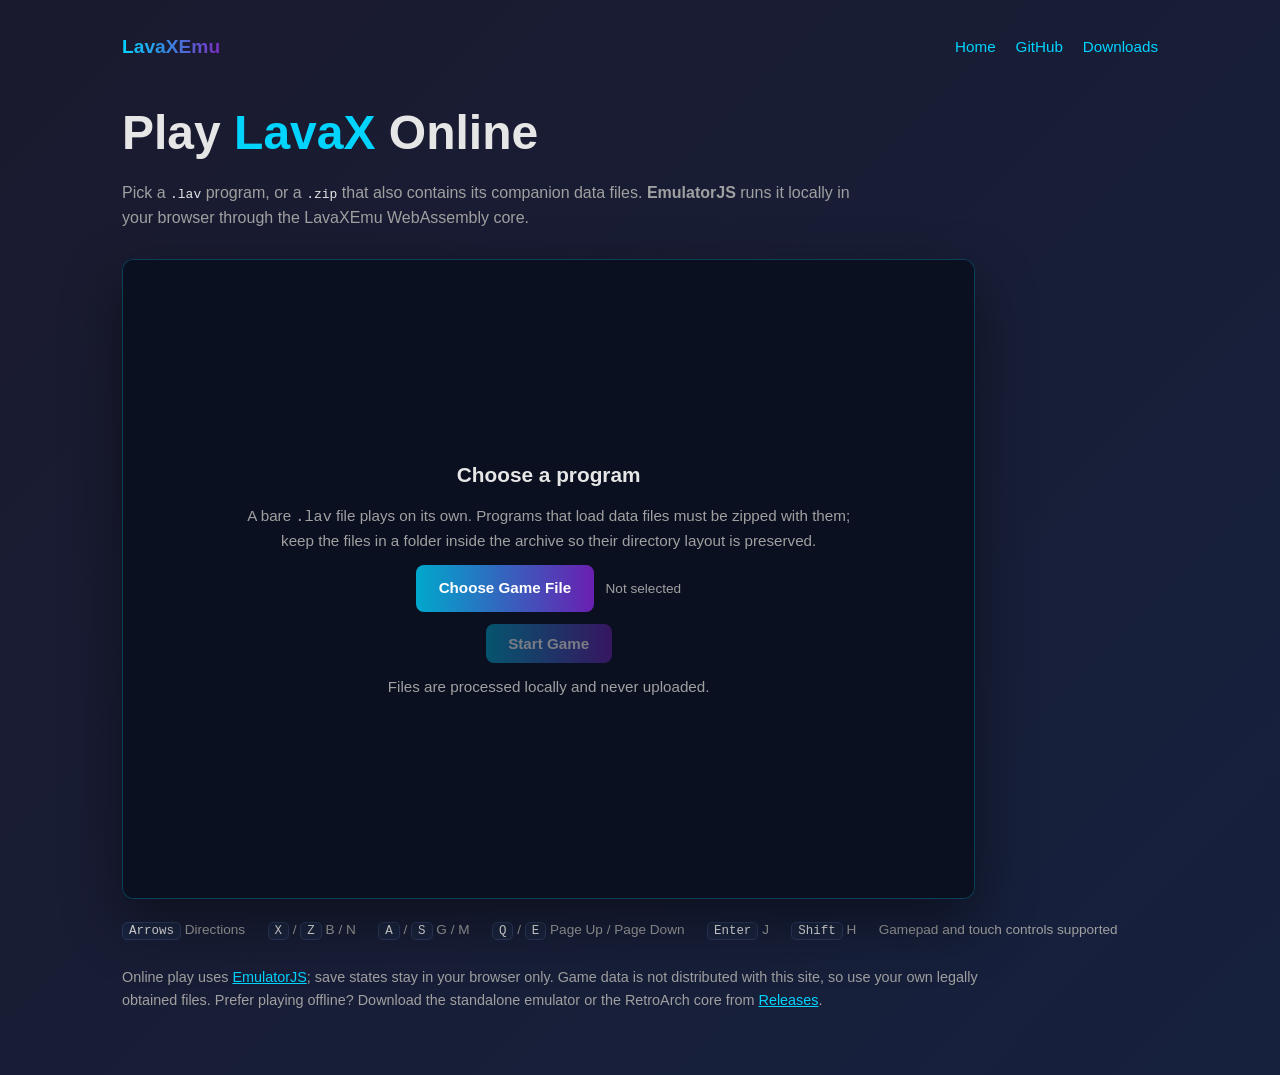
==== site/play.html @ 22c89265 "feat: add EmulatorJS browser core" ====
<!DOCTYPE html>
<html lang="en">
<head>
  <meta charset="UTF-8">
  <meta name="viewport" content="width=device-width, initial-scale=1.0">
  <meta name="description" content="Load a LavaX .lav program in your browser. Powered by EmulatorJS and the LavaXEmu WebAssembly core.">
  <meta name="theme-color" content="#16213e">
  <title>Play LavaX Online — LavaXEmu</title>
  <style>
    * { margin: 0; padding: 0; box-sizing: border-box; }
    body {
      font-family: -apple-system, BlinkMacSystemFont, 'Segoe UI', Roboto, Oxygen, Ubuntu, sans-serif;
      min-height: 100vh;
      background: linear-gradient(135deg, #1a1a2e 0%, #16213e 100%);
      color: #e6e6e6;
      line-height: 1.6;
    }
    .page { max-width: 1100px; margin: 0 auto; padding: 24px 2rem 4rem; }
    nav {
      display: flex;
      flex-wrap: wrap;
      align-items: center;
      gap: 1.25rem;
      padding: 0.5rem 0 2rem;
      font-size: 0.95rem;
    }
    nav .brand {
      font-weight: 700;
      font-size: 1.2rem;
      margin-right: auto;
      background: linear-gradient(90deg, #00d4ff, #7b2cbf);
      -webkit-background-clip: text;
      -webkit-text-fill-color: transparent;
      background-clip: text;
    }
    nav a { color: #00d4ff; text-decoration: none; }
    nav a:hover { text-decoration: underline; }
    h1 { font-size: clamp(2rem, 5vw, 3rem); margin-bottom: 0.5rem; }
    h1 span { color: #00d4ff; }
    .subtitle { color: #a0a0a0; max-width: 760px; margin-bottom: 1.75rem; }
    .subtitle code { color: #e6e6e6; }
    .stage {
      position: relative;
      aspect-ratio: 4 / 3;
      min-height: 320px;
      max-height: 640px;
      background: #0b1020;
      border: 1px solid rgba(0, 212, 255, 0.25);
      border-radius: 12px;
      overflow: hidden;
      box-shadow: 0 24px 60px rgba(0, 0, 0, 0.45);
    }
    .stage.is-drop { border-color: #00d4ff; }
    #game, #game canvas { width: 100% !important; height: 100% !important; }
    .overlay {
      position: absolute;
      inset: 0;
      display: flex;
      flex-direction: column;
      align-items: center;
      justify-content: center;
      gap: 0.75rem;
      padding: 2rem;
      text-align: center;
      background: rgba(11, 16, 32, 0.94);
      z-index: 2;
    }
    .overlay[hidden] { display: none; }
    .overlay h2 { font-size: 1.3rem; }
    .overlay p { color: #a0a0a0; max-width: 620px; font-size: 0.95rem; }
    .button {
      display: inline-flex;
      align-items: center;
      justify-content: center;
      padding: 0.7rem 1.4rem;
      border: none;
      border-radius: 8px;
      background: linear-gradient(90deg, #00a8cc, #6a1fb0);
      color: #fff;
      font-size: 0.95rem;
      font-weight: 600;
      cursor: pointer;
    }
    .button:disabled { opacity: 0.45; cursor: not-allowed; }
    .button:hover:not(:disabled) { filter: brightness(1.1); }
    .pick { cursor: pointer; }
    .file-row {
      display: flex;
      flex-wrap: wrap;
      align-items: center;
      justify-content: center;
      gap: 0.75rem;
    }
    .file-name {
      color: #a0a0a0;
      font-size: 0.85rem;
      max-width: 420px;
      overflow: hidden;
      text-overflow: ellipsis;
      white-space: nowrap;
    }
    .error-text { color: #ff6b5b; font-size: 0.88rem; }
    .note {
      margin-top: 1.5rem;
      color: #a0a0a0;
      font-size: 0.9rem;
      max-width: 900px;
    }
    .note a { color: #00d4ff; }
    .controls {
      display: flex;
      flex-wrap: wrap;
      gap: 0.6rem 1.4rem;
      margin-top: 1.25rem;
      color: #a0a0a0;
      font-size: 0.85rem;
    }
    kbd {
      background: #1b2540;
      border: 1px solid #2c3a5e;
      border-radius: 5px;
      padding: 1px 6px;
      color: #e6e6e6;
      font-size: 0.78rem;
    }
    .reset {
      margin-left: auto;
      background: transparent;
      border: 1px solid #2c3a5e;
      border-radius: 6px;
      color: #e6e6e6;
      padding: 0.35rem 0.9rem;
      cursor: pointer;
    }
    @media (max-width: 720px) {
      .stage { min-height: 260px; }
    }
  </style>
</head>
<body>
  <div class="page">
    <nav>
      <a class="brand" href="index.html">LavaXEmu</a>
      <a href="index.html">Home</a>
      <a href="https://github.com/AloysHF/LavaXEmu">GitHub</a>
      <a href="https://github.com/AloysHF/LavaXEmu/releases">Downloads</a>
    </nav>

    <h1>Play <span>LavaX</span> Online</h1>
    <p class="subtitle">
      Pick a <code>.lav</code> program, or a <code>.zip</code> that also contains its
      companion data files. <strong>EmulatorJS</strong> runs it locally in your browser
      through the LavaXEmu WebAssembly core.
    </p>

    <div class="stage" id="stage">
      <div id="game"></div>

      <div class="overlay" id="status" hidden>
        <h2>Loading core…</h2>
        <p>The first launch downloads the WebAssembly core.</p>
      </div>

      <div class="overlay" id="picker">
        <h2>Choose a program</h2>
        <p>
          A bare <code>.lav</code> file plays on its own. Programs that load data files
          must be zipped with them; keep the files in a folder inside the archive so
          their directory layout is preserved.
        </p>
        <div class="file-row">
          <label class="button pick">
            Choose Game File
            <input id="game-file" type="file" accept=".lav,.zip,application/zip,application/octet-stream" hidden>
          </label>
          <span class="file-name" id="game-name">Not selected</span>
        </div>
        <button class="button" id="play-start" type="button" disabled>Start Game</button>
        <p class="error-text" id="picker-error" hidden></p>
        <p>Files are processed locally and never uploaded.</p>
      </div>

      <div class="overlay" id="play-error" hidden>
        <h2>Unable to start the online emulator</h2>
        <p>
          The EmulatorJS runtime is not deployed (missing <code>data/loader.js</code>).
          Generate <code>site/data</code> through the Pages workflow, or use the
          standalone emulator.
        </p>
      </div>
    </div>

    <div class="controls">
      <span><kbd>Arrows</kbd> Directions</span>
      <span><kbd>X</kbd> / <kbd>Z</kbd> B / N</span>
      <span><kbd>A</kbd> / <kbd>S</kbd> G / M</span>
      <span><kbd>Q</kbd> / <kbd>E</kbd> Page Up / Page Down</span>
      <span><kbd>Enter</kbd> J</span>
      <span><kbd>Shift</kbd> H</span>
      <span>Gamepad and touch controls supported</span>
      <button class="reset" id="play-reset" type="button" hidden>Play another program</button>
    </div>

    <p class="note">
      Online play uses <a href="https://emulatorjs.org">EmulatorJS</a>; save states stay
      in your browser only. Game data is not distributed with this site, so use your own
      legally obtained files. Prefer playing offline? Download the standalone emulator or
      the RetroArch core from
      <a href="https://github.com/AloysHF/LavaXEmu/releases">Releases</a>.
    </p>
  </div>

  <script>
    (function () {
      'use strict';

      var RUNTIME_PATH = 'data/';
      var GAME_EXTENSIONS = /\.(lav|zip)$/i;
      var stage = document.getElementById('stage');
      var status = document.getElementById('status');
      var picker = document.getElementById('picker');
      var pickerError = document.getElementById('picker-error');
      var error = document.getElementById('play-error');
      var gameInput = document.getElementById('game-file');
      var gameName = document.getElementById('game-name');
      var startButton = document.getElementById('play-start');
      var resetButton = document.getElementById('play-reset');
      var gameFile = null;
      var booted = false;

      function show(element) { element.hidden = false; }
      function hide(element) { element.hidden = true; }

      function updateStart() {
        startButton.disabled = !gameFile;
      }

      function fail(message) {
        pickerError.textContent = message;
        show(pickerError);
      }

      function boot() {
        if (booted || !gameFile) return;
        booted = true;
        hide(picker);
        hide(error);
        hide(pickerError);
        show(status);

        window.EJS_player = '#game';
        window.EJS_core = 'lavaxemu';
        // Blob URLs have no file name, so EJS_gameName must keep the extension:
        // EmulatorJS writes the content under this name in the wasm filesystem
        // and the core opens it by path (need_fullpath).
        window.EJS_gameUrl = URL.createObjectURL(gameFile);
        window.EJS_gameName = gameFile.name;
        window.EJS_pathtodata = RUNTIME_PATH;
        window.EJS_startOnLoaded = false;
        window.EJS_backgroundColor = '#0b1020';

        var runtime = document.createElement('script');
        runtime.src = RUNTIME_PATH + 'loader.js';
        runtime.onload = function () {
          hide(status);
          show(resetButton);
        };
        runtime.onerror = function () {
          booted = false;
          hide(status);
          show(error);
        };
        document.body.appendChild(runtime);
      }

      gameInput.addEventListener('change', function () {
        var file = gameInput.files && gameInput.files[0];
        if (!file) return;
        if (!GAME_EXTENSIONS.test(file.name)) {
          gameFile = null;
          gameName.textContent = 'Not selected';
          fail('Only .lav programs or .zip archives are supported.');
        } else {
          gameFile = file;
          gameName.textContent = file.name;
          hide(pickerError);
        }
        updateStart();
      });

      startButton.addEventListener('click', boot);

      var dragDepth = 0;

      document.addEventListener('dragenter', function (event) {
        event.preventDefault();
        if (booted) return;
        dragDepth += 1;
        stage.classList.add('is-drop');
      });

      document.addEventListener('dragover', function (event) {
        event.preventDefault();
      });

      document.addEventListener('dragleave', function (event) {
        event.preventDefault();
        if (booted) return;
        dragDepth = Math.max(0, dragDepth - 1);
        if (dragDepth === 0) stage.classList.remove('is-drop');
      });

      document.addEventListener('drop', function (event) {
        event.preventDefault();
        dragDepth = 0;
        stage.classList.remove('is-drop');
        if (booted) return;
        var file = event.dataTransfer && event.dataTransfer.files && event.dataTransfer.files[0];
        if (!file) return;
        if (GAME_EXTENSIONS.test(file.name)) {
          gameFile = file;
          gameName.textContent = file.name;
          hide(pickerError);
        } else {
          fail('Only .lav programs or .zip archives are supported.');
        }
        updateStart();
      });

      resetButton.addEventListener('click', function () {
        window.location.reload();
      });

      updateStart();
    })();
  </script>
</body>
</html>
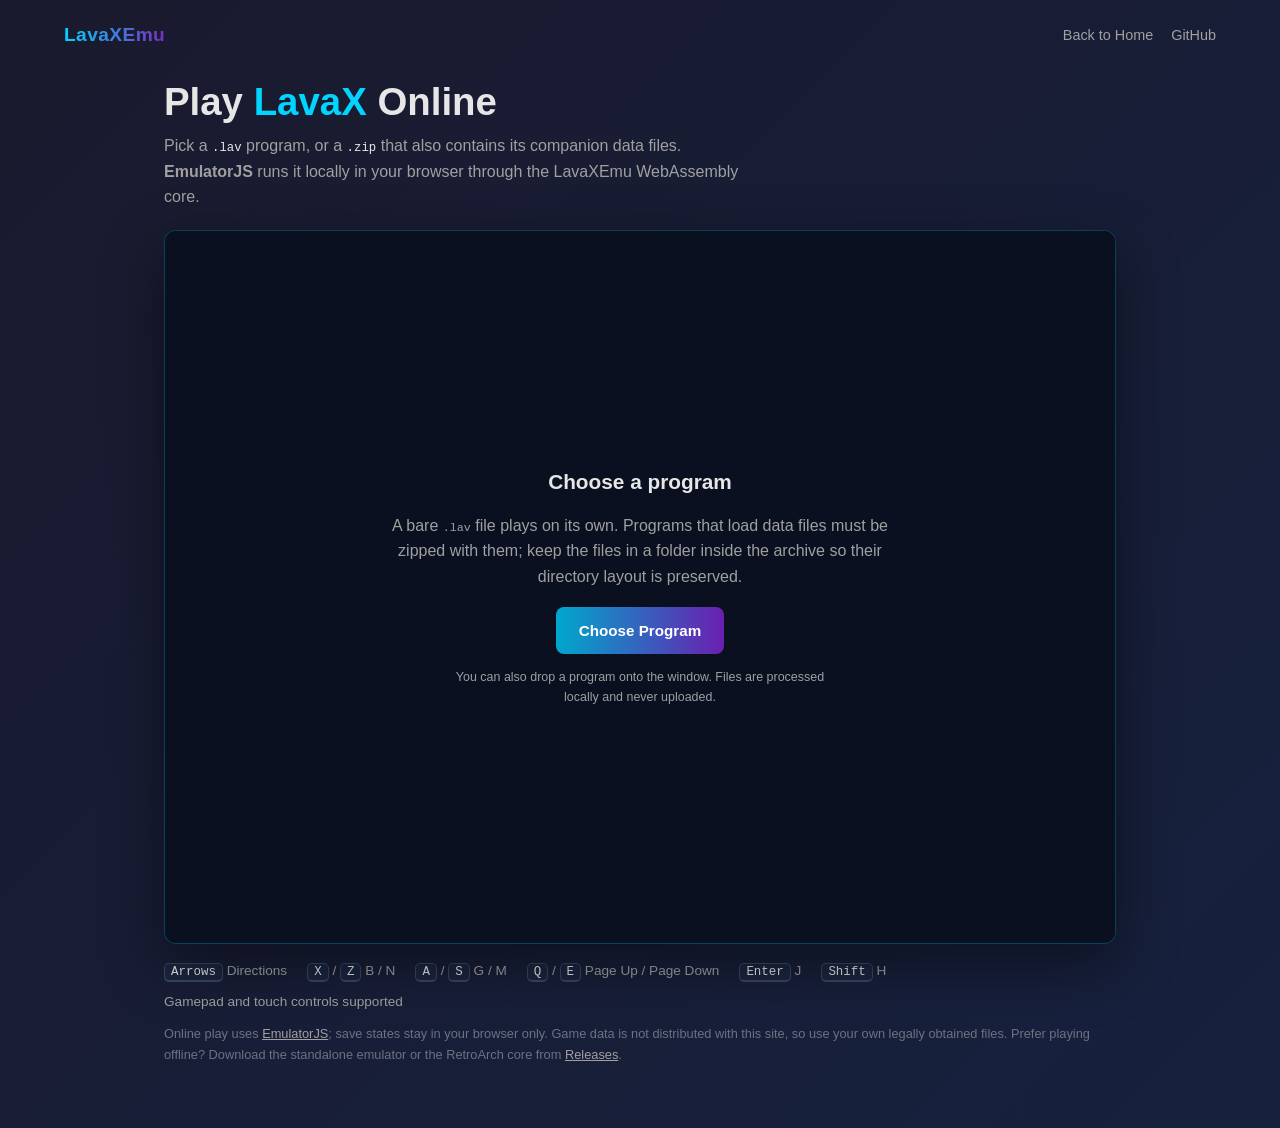
==== commit 6e9a5007: "style: simplify the online play page" ====
--- a/site/play.html
+++ b/site/play.html
@@ -15,172 +15,216 @@
       color: #e6e6e6;
       line-height: 1.6;
     }
-    .page { max-width: 1100px; margin: 0 auto; padding: 24px 2rem 4rem; }
-    nav {
+    a { color: #00d4ff; text-decoration: none; }
+
+    .play-header {
       display: flex;
-      flex-wrap: wrap;
-      align-items: center;
-      gap: 1.25rem;
-      padding: 0.5rem 0 2rem;
-      font-size: 0.95rem;
-    }
-    nav .brand {
+      align-items: center;
+      justify-content: space-between;
+      gap: 16px;
+      max-width: 1200px;
+      margin: 0 auto;
+      padding: 20px 24px;
+    }
+
+    .play-brand {
       font-weight: 700;
       font-size: 1.2rem;
-      margin-right: auto;
+      letter-spacing: 0.02em;
       background: linear-gradient(90deg, #00d4ff, #7b2cbf);
       -webkit-background-clip: text;
       -webkit-text-fill-color: transparent;
       background-clip: text;
     }
-    nav a { color: #00d4ff; text-decoration: none; }
-    nav a:hover { text-decoration: underline; }
-    h1 { font-size: clamp(2rem, 5vw, 3rem); margin-bottom: 0.5rem; }
-    h1 span { color: #00d4ff; }
-    .subtitle { color: #a0a0a0; max-width: 760px; margin-bottom: 1.75rem; }
-    .subtitle code { color: #e6e6e6; }
-    .stage {
+
+    .play-header-links {
+      display: flex;
+      flex-wrap: wrap;
+      align-items: center;
+      justify-content: flex-end;
+      gap: 18px;
+    }
+    .play-header-links a { color: #a0a0a0; font-size: 0.9rem; }
+    .play-header-links a:hover { color: #00d4ff; }
+
+    .play-main {
+      max-width: 1000px;
+      margin: 0 auto;
+      padding: 8px 24px 64px;
+    }
+
+    .play-title { font-size: clamp(1.6rem, 4vw, 2.4rem); line-height: 1.2; }
+    .play-title span { color: #00d4ff; }
+
+    .play-subtitle { color: #a0a0a0; margin: 8px 0 20px; max-width: 68ch; }
+    .play-subtitle code { color: #e6e6e6; font-size: 0.95em; }
+
+    .play-stage {
       position: relative;
+      width: 100%;
       aspect-ratio: 4 / 3;
-      min-height: 320px;
-      max-height: 640px;
       background: #0b1020;
       border: 1px solid rgba(0, 212, 255, 0.25);
       border-radius: 12px;
       overflow: hidden;
-      box-shadow: 0 24px 60px rgba(0, 0, 0, 0.45);
-    }
-    .stage.is-drop { border-color: #00d4ff; }
+      box-shadow: 0 20px 60px rgba(0, 0, 0, 0.45);
+    }
+
+    .play-stage > #game { position: absolute; inset: 0; }
     #game, #game canvas { width: 100% !important; height: 100% !important; }
-    .overlay {
+
+    .play-overlay {
       position: absolute;
       inset: 0;
+      z-index: 5;
       display: flex;
       flex-direction: column;
       align-items: center;
       justify-content: center;
-      gap: 0.75rem;
-      padding: 2rem;
+      gap: 14px;
+      padding: 24px;
       text-align: center;
-      background: rgba(11, 16, 32, 0.94);
-      z-index: 2;
-    }
-    .overlay[hidden] { display: none; }
-    .overlay h2 { font-size: 1.3rem; }
-    .overlay p { color: #a0a0a0; max-width: 620px; font-size: 0.95rem; }
-    .button {
+      background: rgba(11, 16, 32, 0.88);
+      backdrop-filter: blur(3px);
+    }
+
+    .play-overlay h2 { font-size: 1.3rem; }
+    .play-overlay p { color: #a0a0a0; max-width: 56ch; }
+    .play-overlay .btn { margin-top: 4px; }
+    .play-overlay[hidden] { display: none; }
+    .play-overlay code { font-family: monospace; font-size: 0.9em; }
+
+    .btn {
       display: inline-flex;
       align-items: center;
       justify-content: center;
+      gap: 0.5rem;
       padding: 0.7rem 1.4rem;
       border: none;
       border-radius: 8px;
       background: linear-gradient(90deg, #00a8cc, #6a1fb0);
       color: #fff;
+      font: inherit;
       font-size: 0.95rem;
       font-weight: 600;
       cursor: pointer;
     }
-    .button:disabled { opacity: 0.45; cursor: not-allowed; }
-    .button:hover:not(:disabled) { filter: brightness(1.1); }
-    .pick { cursor: pointer; }
-    .file-row {
+    .btn:hover { filter: brightness(1.1); }
+
+    .play-picker-error { color: #ff6b5b; font-size: 0.85rem; }
+    .play-picker-hint { font-size: 0.78rem; color: #6b7280; }
+    .play-picker-hint a { color: #a0a0a0; text-decoration: underline; }
+
+    .play-stage.is-drop {
+      border-color: rgba(0, 212, 255, 0.7);
+      box-shadow: 0 0 0 3px rgba(0, 212, 255, 0.18), 0 20px 60px rgba(0, 0, 0, 0.45);
+    }
+
+    .play-controls {
+      margin-top: 16px;
       display: flex;
       flex-wrap: wrap;
-      align-items: center;
-      justify-content: center;
-      gap: 0.75rem;
-    }
-    .file-name {
+      gap: 8px 20px;
+      align-items: center;
       color: #a0a0a0;
       font-size: 0.85rem;
-      max-width: 420px;
-      overflow: hidden;
-      text-overflow: ellipsis;
-      white-space: nowrap;
-    }
-    .error-text { color: #ff6b5b; font-size: 0.88rem; }
-    .note {
-      margin-top: 1.5rem;
-      color: #a0a0a0;
-      font-size: 0.9rem;
-      max-width: 900px;
-    }
-    .note a { color: #00d4ff; }
-    .controls {
-      display: flex;
-      flex-wrap: wrap;
-      gap: 0.6rem 1.4rem;
-      margin-top: 1.25rem;
-      color: #a0a0a0;
-      font-size: 0.85rem;
-    }
-    kbd {
+    }
+
+    .play-controls kbd {
+      font-family: monospace;
+      font-size: 0.78rem;
+      color: #e6e6e6;
       background: #1b2540;
-      border: 1px solid #2c3a5e;
+      border: 1px solid rgba(255, 255, 255, 0.15);
+      border-bottom-width: 2px;
       border-radius: 5px;
       padding: 1px 6px;
-      color: #e6e6e6;
-      font-size: 0.78rem;
-    }
-    .reset {
+    }
+
+    .play-reset {
       margin-left: auto;
+      padding: 4px 14px;
+      font: inherit;
+      font-size: 0.8rem;
+      color: #a0a0a0;
       background: transparent;
-      border: 1px solid #2c3a5e;
-      border-radius: 6px;
-      color: #e6e6e6;
-      padding: 0.35rem 0.9rem;
+      border: 1px solid rgba(255, 255, 255, 0.2);
+      border-radius: 999px;
       cursor: pointer;
     }
-    @media (max-width: 720px) {
-      .stage { min-height: 260px; }
+
+    .play-reset:hover { color: #00d4ff; border-color: rgba(0, 212, 255, 0.45); }
+    .play-reset[hidden] { display: none; }
+
+    .play-note { margin-top: 12px; font-size: 0.8rem; color: #6b7280; }
+    .play-note a { color: #a0a0a0; text-decoration: underline; }
+
+    @media (max-width: 640px) {
+      .play-header { padding: 16px; }
+      .play-header-links { gap: 12px; }
+      .play-header-links .optional { display: none; }
+      .play-main { padding: 0 16px 40px; }
+      .play-stage { border-radius: 8px; }
+      .play-overlay {
+        justify-content: center;
+        justify-content: safe center;
+        padding: 16px;
+        gap: 10px;
+        overflow-y: auto;
+        scrollbar-width: none;
+      }
+      .play-overlay::-webkit-scrollbar { display: none; }
+      .play-overlay h2 { font-size: 1.1rem; }
+      .play-overlay p { font-size: 0.85rem; }
+      .play-picker-hint { font-size: 0.72rem; }
     }
   </style>
 </head>
-<body>
-  <div class="page">
-    <nav>
-      <a class="brand" href="index.html">LavaXEmu</a>
-      <a href="index.html">Home</a>
-      <a href="https://github.com/AloysHF/LavaXEmu">GitHub</a>
-      <a href="https://github.com/AloysHF/LavaXEmu/releases">Downloads</a>
+<body class="play-page">
+
+  <header class="play-header">
+    <a href="index.html" class="play-brand">LavaXEmu</a>
+    <nav class="play-header-links">
+      <a href="index.html">Back to Home</a>
+      <a href="https://github.com/AloysHF/LavaXEmu" class="optional" target="_blank" rel="noopener">GitHub</a>
     </nav>
-
-    <h1>Play <span>LavaX</span> Online</h1>
-    <p class="subtitle">
+  </header>
+
+  <main class="play-main">
+    <h1 class="play-title">Play <span>LavaX</span> Online</h1>
+    <p class="play-subtitle">
       Pick a <code>.lav</code> program, or a <code>.zip</code> that also contains its
       companion data files. <strong>EmulatorJS</strong> runs it locally in your browser
       through the LavaXEmu WebAssembly core.
     </p>
 
-    <div class="stage" id="stage">
+    <div class="play-stage">
       <div id="game"></div>
 
-      <div class="overlay" id="status" hidden>
+      <div id="play-status" class="play-overlay" hidden>
         <h2>Loading core…</h2>
         <p>The first launch downloads the WebAssembly core.</p>
       </div>
 
-      <div class="overlay" id="picker">
+      <div id="play-picker" class="play-overlay">
         <h2>Choose a program</h2>
         <p>
           A bare <code>.lav</code> file plays on its own. Programs that load data files
           must be zipped with them; keep the files in a folder inside the archive so
           their directory layout is preserved.
         </p>
-        <div class="file-row">
-          <label class="button pick">
-            Choose Game File
-            <input id="game-file" type="file" accept=".lav,.zip,application/zip,application/octet-stream" hidden>
-          </label>
-          <span class="file-name" id="game-name">Not selected</span>
-        </div>
-        <button class="button" id="play-start" type="button" disabled>Start Game</button>
-        <p class="error-text" id="picker-error" hidden></p>
-        <p>Files are processed locally and never uploaded.</p>
+        <label class="btn">
+          <span>Choose Program</span>
+          <input id="game-file" type="file" accept=".lav,.zip,application/zip,application/octet-stream" hidden>
+        </label>
+        <p id="play-picker-error" class="play-picker-error" hidden></p>
+        <p class="play-picker-hint">
+          You can also drop a program onto the window. Files are processed locally and
+          never uploaded.
+        </p>
       </div>
 
-      <div class="overlay" id="play-error" hidden>
+      <div id="play-error" class="play-overlay" hidden>
         <h2>Unable to start the online emulator</h2>
         <p>
           The EmulatorJS runtime is not deployed (missing <code>data/loader.js</code>).
@@ -190,7 +234,7 @@
       </div>
     </div>
 
-    <div class="controls">
+    <div class="play-controls">
       <span><kbd>Arrows</kbd> Directions</span>
       <span><kbd>X</kbd> / <kbd>Z</kbd> B / N</span>
       <span><kbd>A</kbd> / <kbd>S</kbd> G / M</span>
@@ -198,17 +242,17 @@
       <span><kbd>Enter</kbd> J</span>
       <span><kbd>Shift</kbd> H</span>
       <span>Gamepad and touch controls supported</span>
-      <button class="reset" id="play-reset" type="button" hidden>Play another program</button>
+      <button class="play-reset" id="play-reset" type="button" hidden>Play another program</button>
     </div>
 
-    <p class="note">
-      Online play uses <a href="https://emulatorjs.org">EmulatorJS</a>; save states stay
-      in your browser only. Game data is not distributed with this site, so use your own
-      legally obtained files. Prefer playing offline? Download the standalone emulator or
-      the RetroArch core from
-      <a href="https://github.com/AloysHF/LavaXEmu/releases">Releases</a>.
+    <p class="play-note">
+      Online play uses <a href="https://emulatorjs.org" target="_blank" rel="noopener">EmulatorJS</a>;
+      save states stay in your browser only. Game data is not distributed with this site,
+      so use your own legally obtained files. Prefer playing offline? Download the
+      standalone emulator or the RetroArch core from
+      <a href="https://github.com/AloysHF/LavaXEmu/releases" target="_blank" rel="noopener">Releases</a>.
     </p>
-  </div>
+  </main>
 
   <script>
     (function () {
@@ -216,32 +260,20 @@
 
       var RUNTIME_PATH = 'data/';
       var GAME_EXTENSIONS = /\.(lav|zip)$/i;
-      var stage = document.getElementById('stage');
-      var status = document.getElementById('status');
-      var picker = document.getElementById('picker');
-      var pickerError = document.getElementById('picker-error');
+      var stage = document.querySelector('.play-stage');
+      var status = document.getElementById('play-status');
+      var picker = document.getElementById('play-picker');
+      var pickerError = document.getElementById('play-picker-error');
       var error = document.getElementById('play-error');
       var gameInput = document.getElementById('game-file');
-      var gameName = document.getElementById('game-name');
-      var startButton = document.getElementById('play-start');
       var resetButton = document.getElementById('play-reset');
-      var gameFile = null;
       var booted = false;
 
       function show(element) { element.hidden = false; }
       function hide(element) { element.hidden = true; }
 
-      function updateStart() {
-        startButton.disabled = !gameFile;
-      }
-
-      function fail(message) {
-        pickerError.textContent = message;
-        show(pickerError);
-      }
-
-      function boot() {
-        if (booted || !gameFile) return;
+      function boot(file) {
+        if (booted) return;
         booted = true;
         hide(picker);
         hide(error);
@@ -253,8 +285,8 @@
         // Blob URLs have no file name, so EJS_gameName must keep the extension:
         // EmulatorJS writes the content under this name in the wasm filesystem
         // and the core opens it by path (need_fullpath).
-        window.EJS_gameUrl = URL.createObjectURL(gameFile);
-        window.EJS_gameName = gameFile.name;
+        window.EJS_gameUrl = URL.createObjectURL(file);
+        window.EJS_gameName = file.name;
         window.EJS_pathtodata = RUNTIME_PATH;
         window.EJS_startOnLoaded = false;
         window.EJS_backgroundColor = '#0b1020';
@@ -273,22 +305,20 @@
         document.body.appendChild(runtime);
       }
 
-      gameInput.addEventListener('change', function () {
-        var file = gameInput.files && gameInput.files[0];
+      function pick(file) {
         if (!file) return;
         if (!GAME_EXTENSIONS.test(file.name)) {
-          gameFile = null;
-          gameName.textContent = 'Not selected';
-          fail('Only .lav programs or .zip archives are supported.');
-        } else {
-          gameFile = file;
-          gameName.textContent = file.name;
-          hide(pickerError);
+          pickerError.textContent = 'Only .lav programs or .zip archives are supported.';
+          show(pickerError);
+          return;
         }
-        updateStart();
-      });
-
-      startButton.addEventListener('click', boot);
+        hide(pickerError);
+        boot(file);
+      }
+
+      gameInput.addEventListener('change', function () {
+        pick(gameInput.files && gameInput.files[0]);
+      });
 
       var dragDepth = 0;
 
@@ -315,23 +345,12 @@
         dragDepth = 0;
         stage.classList.remove('is-drop');
         if (booted) return;
-        var file = event.dataTransfer && event.dataTransfer.files && event.dataTransfer.files[0];
-        if (!file) return;
-        if (GAME_EXTENSIONS.test(file.name)) {
-          gameFile = file;
-          gameName.textContent = file.name;
-          hide(pickerError);
-        } else {
-          fail('Only .lav programs or .zip archives are supported.');
-        }
-        updateStart();
+        pick(event.dataTransfer && event.dataTransfer.files && event.dataTransfer.files[0]);
       });
 
       resetButton.addEventListener('click', function () {
         window.location.reload();
       });
-
-      updateStart();
     })();
   </script>
 </body>
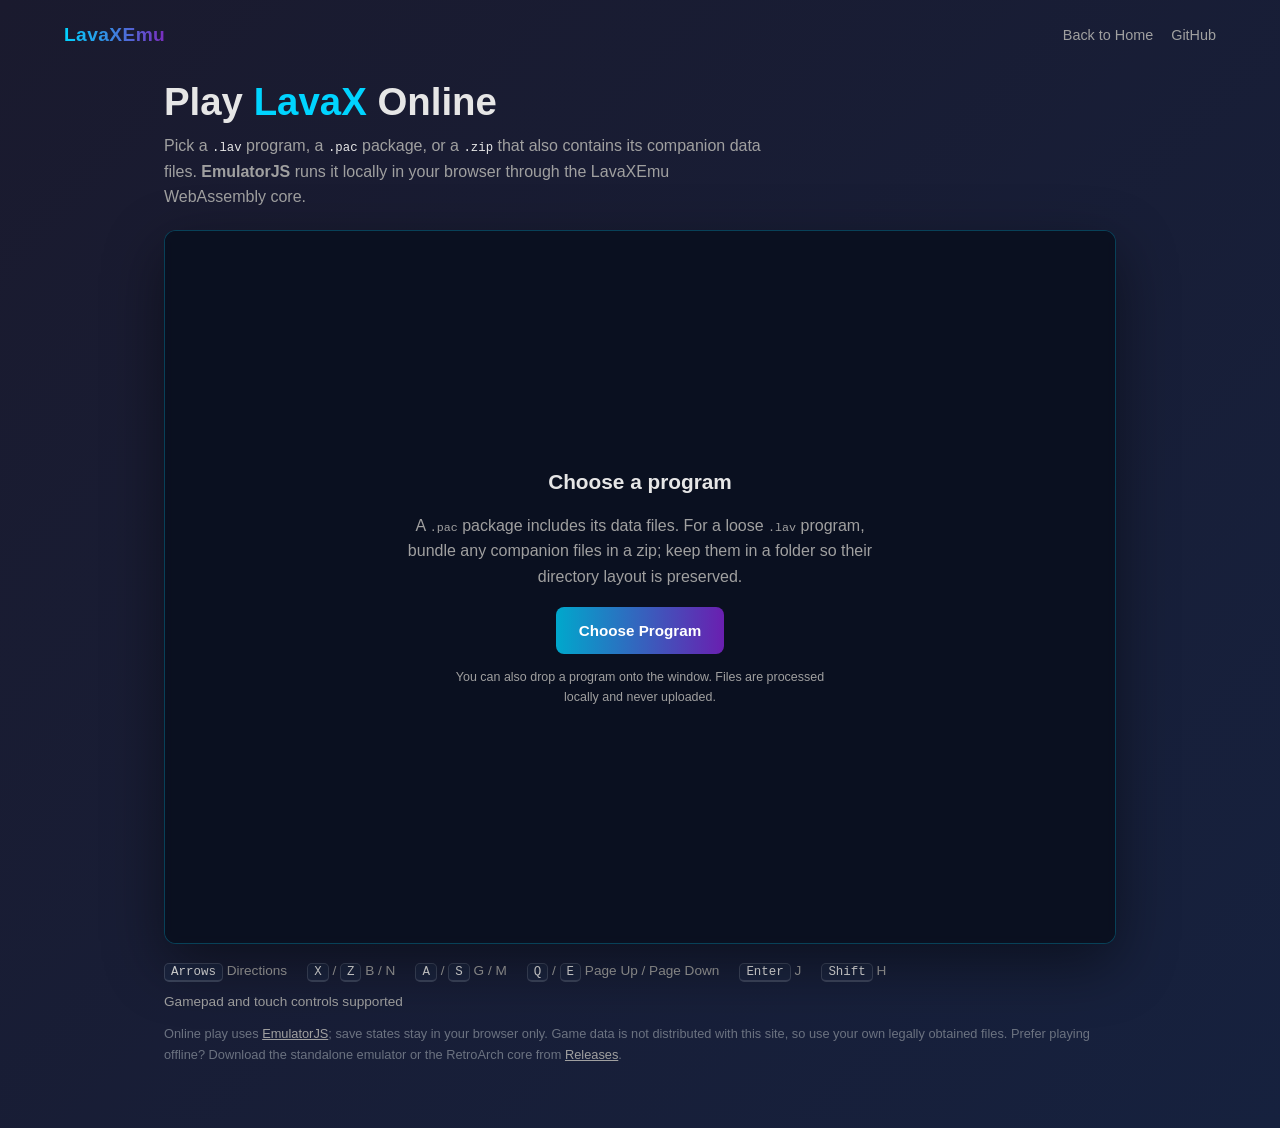
==== commit b81b7882: "Fix Magic resource loading by supporting complete PAC packages" ====
--- a/site/play.html
+++ b/site/play.html
@@ -193,7 +193,7 @@
   <main class="play-main">
     <h1 class="play-title">Play <span>LavaX</span> Online</h1>
     <p class="play-subtitle">
-      Pick a <code>.lav</code> program, or a <code>.zip</code> that also contains its
+      Pick a <code>.lav</code> program, a <code>.pac</code> package, or a <code>.zip</code> that also contains its
       companion data files. <strong>EmulatorJS</strong> runs it locally in your browser
       through the LavaXEmu WebAssembly core.
     </p>
@@ -209,13 +209,13 @@
       <div id="play-picker" class="play-overlay">
         <h2>Choose a program</h2>
         <p>
-          A bare <code>.lav</code> file plays on its own. Programs that load data files
-          must be zipped with them; keep the files in a folder inside the archive so
+          A <code>.pac</code> package includes its data files. For a loose
+          <code>.lav</code> program, bundle any companion files in a zip; keep them in a folder so
           their directory layout is preserved.
         </p>
         <label class="btn">
           <span>Choose Program</span>
-          <input id="game-file" type="file" accept=".lav,.zip,application/zip,application/octet-stream" hidden>
+          <input id="game-file" type="file" accept=".lav,.pac,.zip,application/zip,application/octet-stream" hidden>
         </label>
         <p id="play-picker-error" class="play-picker-error" hidden></p>
         <p class="play-picker-hint">
@@ -259,7 +259,7 @@
       'use strict';
 
       var RUNTIME_PATH = 'data/';
-      var GAME_EXTENSIONS = /\.(lav|zip)$/i;
+      var GAME_EXTENSIONS = /\.(lav|pac|zip)$/i;
       var stage = document.querySelector('.play-stage');
       var status = document.getElementById('play-status');
       var picker = document.getElementById('play-picker');
@@ -308,7 +308,7 @@
       function pick(file) {
         if (!file) return;
         if (!GAME_EXTENSIONS.test(file.name)) {
-          pickerError.textContent = 'Only .lav programs or .zip archives are supported.';
+          pickerError.textContent = 'Only .lav programs, .pac packages or .zip archives are supported.';
           show(pickerError);
           return;
         }
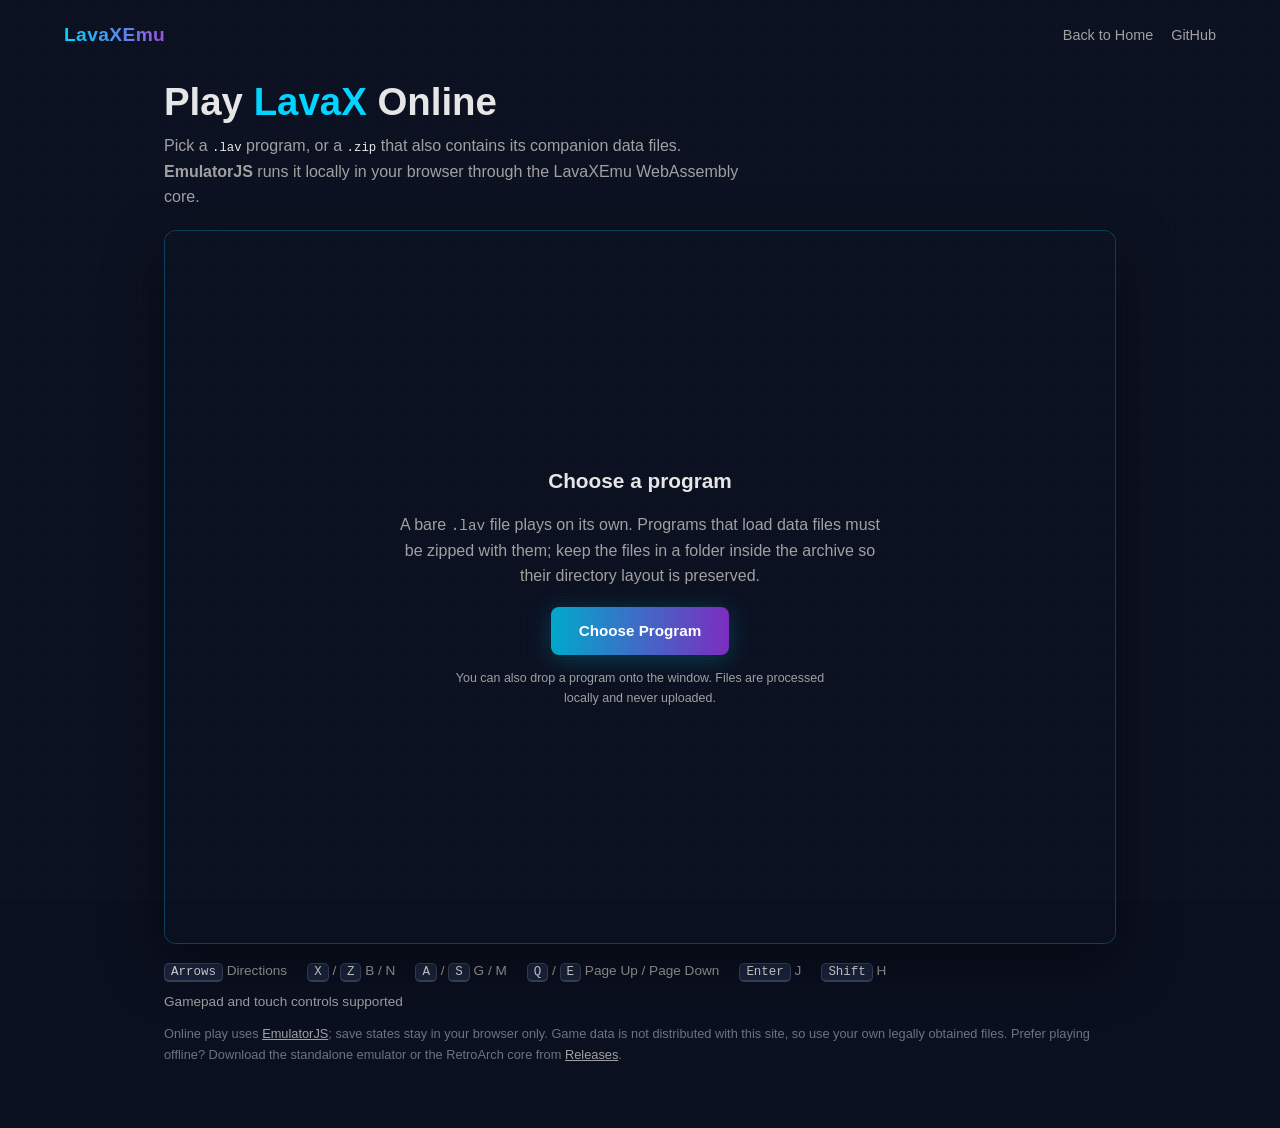
==== commit 21b1753d: "site: expand landing page with full content framework Rework the site to the shared landing-page fra" ====
--- a/site/play.html
+++ b/site/play.html
@@ -4,181 +4,10 @@
   <meta charset="UTF-8">
   <meta name="viewport" content="width=device-width, initial-scale=1.0">
   <meta name="description" content="Load a LavaX .lav program in your browser. Powered by EmulatorJS and the LavaXEmu WebAssembly core.">
-  <meta name="theme-color" content="#16213e">
+  <meta name="theme-color" content="#0b1020">
   <title>Play LavaX Online — LavaXEmu</title>
-  <style>
-    * { margin: 0; padding: 0; box-sizing: border-box; }
-    body {
-      font-family: -apple-system, BlinkMacSystemFont, 'Segoe UI', Roboto, Oxygen, Ubuntu, sans-serif;
-      min-height: 100vh;
-      background: linear-gradient(135deg, #1a1a2e 0%, #16213e 100%);
-      color: #e6e6e6;
-      line-height: 1.6;
-    }
-    a { color: #00d4ff; text-decoration: none; }
-
-    .play-header {
-      display: flex;
-      align-items: center;
-      justify-content: space-between;
-      gap: 16px;
-      max-width: 1200px;
-      margin: 0 auto;
-      padding: 20px 24px;
-    }
-
-    .play-brand {
-      font-weight: 700;
-      font-size: 1.2rem;
-      letter-spacing: 0.02em;
-      background: linear-gradient(90deg, #00d4ff, #7b2cbf);
-      -webkit-background-clip: text;
-      -webkit-text-fill-color: transparent;
-      background-clip: text;
-    }
-
-    .play-header-links {
-      display: flex;
-      flex-wrap: wrap;
-      align-items: center;
-      justify-content: flex-end;
-      gap: 18px;
-    }
-    .play-header-links a { color: #a0a0a0; font-size: 0.9rem; }
-    .play-header-links a:hover { color: #00d4ff; }
-
-    .play-main {
-      max-width: 1000px;
-      margin: 0 auto;
-      padding: 8px 24px 64px;
-    }
-
-    .play-title { font-size: clamp(1.6rem, 4vw, 2.4rem); line-height: 1.2; }
-    .play-title span { color: #00d4ff; }
-
-    .play-subtitle { color: #a0a0a0; margin: 8px 0 20px; max-width: 68ch; }
-    .play-subtitle code { color: #e6e6e6; font-size: 0.95em; }
-
-    .play-stage {
-      position: relative;
-      width: 100%;
-      aspect-ratio: 4 / 3;
-      background: #0b1020;
-      border: 1px solid rgba(0, 212, 255, 0.25);
-      border-radius: 12px;
-      overflow: hidden;
-      box-shadow: 0 20px 60px rgba(0, 0, 0, 0.45);
-    }
-
-    .play-stage > #game { position: absolute; inset: 0; }
-    #game, #game canvas { width: 100% !important; height: 100% !important; }
-
-    .play-overlay {
-      position: absolute;
-      inset: 0;
-      z-index: 5;
-      display: flex;
-      flex-direction: column;
-      align-items: center;
-      justify-content: center;
-      gap: 14px;
-      padding: 24px;
-      text-align: center;
-      background: rgba(11, 16, 32, 0.88);
-      backdrop-filter: blur(3px);
-    }
-
-    .play-overlay h2 { font-size: 1.3rem; }
-    .play-overlay p { color: #a0a0a0; max-width: 56ch; }
-    .play-overlay .btn { margin-top: 4px; }
-    .play-overlay[hidden] { display: none; }
-    .play-overlay code { font-family: monospace; font-size: 0.9em; }
-
-    .btn {
-      display: inline-flex;
-      align-items: center;
-      justify-content: center;
-      gap: 0.5rem;
-      padding: 0.7rem 1.4rem;
-      border: none;
-      border-radius: 8px;
-      background: linear-gradient(90deg, #00a8cc, #6a1fb0);
-      color: #fff;
-      font: inherit;
-      font-size: 0.95rem;
-      font-weight: 600;
-      cursor: pointer;
-    }
-    .btn:hover { filter: brightness(1.1); }
-
-    .play-picker-error { color: #ff6b5b; font-size: 0.85rem; }
-    .play-picker-hint { font-size: 0.78rem; color: #6b7280; }
-    .play-picker-hint a { color: #a0a0a0; text-decoration: underline; }
-
-    .play-stage.is-drop {
-      border-color: rgba(0, 212, 255, 0.7);
-      box-shadow: 0 0 0 3px rgba(0, 212, 255, 0.18), 0 20px 60px rgba(0, 0, 0, 0.45);
-    }
-
-    .play-controls {
-      margin-top: 16px;
-      display: flex;
-      flex-wrap: wrap;
-      gap: 8px 20px;
-      align-items: center;
-      color: #a0a0a0;
-      font-size: 0.85rem;
-    }
-
-    .play-controls kbd {
-      font-family: monospace;
-      font-size: 0.78rem;
-      color: #e6e6e6;
-      background: #1b2540;
-      border: 1px solid rgba(255, 255, 255, 0.15);
-      border-bottom-width: 2px;
-      border-radius: 5px;
-      padding: 1px 6px;
-    }
-
-    .play-reset {
-      margin-left: auto;
-      padding: 4px 14px;
-      font: inherit;
-      font-size: 0.8rem;
-      color: #a0a0a0;
-      background: transparent;
-      border: 1px solid rgba(255, 255, 255, 0.2);
-      border-radius: 999px;
-      cursor: pointer;
-    }
-
-    .play-reset:hover { color: #00d4ff; border-color: rgba(0, 212, 255, 0.45); }
-    .play-reset[hidden] { display: none; }
-
-    .play-note { margin-top: 12px; font-size: 0.8rem; color: #6b7280; }
-    .play-note a { color: #a0a0a0; text-decoration: underline; }
-
-    @media (max-width: 640px) {
-      .play-header { padding: 16px; }
-      .play-header-links { gap: 12px; }
-      .play-header-links .optional { display: none; }
-      .play-main { padding: 0 16px 40px; }
-      .play-stage { border-radius: 8px; }
-      .play-overlay {
-        justify-content: center;
-        justify-content: safe center;
-        padding: 16px;
-        gap: 10px;
-        overflow-y: auto;
-        scrollbar-width: none;
-      }
-      .play-overlay::-webkit-scrollbar { display: none; }
-      .play-overlay h2 { font-size: 1.1rem; }
-      .play-overlay p { font-size: 0.85rem; }
-      .play-picker-hint { font-size: 0.72rem; }
-    }
-  </style>
+  <link rel="icon" type="image/png" href="res/logo.png">
+  <link rel="stylesheet" href="css/style.css">
 </head>
 <body class="play-page">
 
@@ -193,7 +22,7 @@
   <main class="play-main">
     <h1 class="play-title">Play <span>LavaX</span> Online</h1>
     <p class="play-subtitle">
-      Pick a <code>.lav</code> program, a <code>.pac</code> package, or a <code>.zip</code> that also contains its
+      Pick a <code>.lav</code> program, or a <code>.zip</code> that also contains its
       companion data files. <strong>EmulatorJS</strong> runs it locally in your browser
       through the LavaXEmu WebAssembly core.
     </p>
@@ -209,13 +38,13 @@
       <div id="play-picker" class="play-overlay">
         <h2>Choose a program</h2>
         <p>
-          A <code>.pac</code> package includes its data files. For a loose
-          <code>.lav</code> program, bundle any companion files in a zip; keep them in a folder so
+          A bare <code>.lav</code> file plays on its own. Programs that load data files
+          must be zipped with them; keep the files in a folder inside the archive so
           their directory layout is preserved.
         </p>
-        <label class="btn">
+        <label class="btn btn-primary">
           <span>Choose Program</span>
-          <input id="game-file" type="file" accept=".lav,.pac,.zip,application/zip,application/octet-stream" hidden>
+          <input id="game-file" type="file" accept=".lav,.zip,application/zip,application/octet-stream" hidden>
         </label>
         <p id="play-picker-error" class="play-picker-error" hidden></p>
         <p class="play-picker-hint">
@@ -259,7 +88,7 @@
       'use strict';
 
       var RUNTIME_PATH = 'data/';
-      var GAME_EXTENSIONS = /\.(lav|pac|zip)$/i;
+      var GAME_EXTENSIONS = /\.(lav|zip)$/i;
       var stage = document.querySelector('.play-stage');
       var status = document.getElementById('play-status');
       var picker = document.getElementById('play-picker');
@@ -308,7 +137,7 @@
       function pick(file) {
         if (!file) return;
         if (!GAME_EXTENSIONS.test(file.name)) {
-          pickerError.textContent = 'Only .lav programs, .pac packages or .zip archives are supported.';
+          pickerError.textContent = 'Only .lav programs or .zip archives are supported.';
           show(pickerError);
           return;
         }
--- a/site/css/style.css
+++ b/site/css/style.css
@@ -0,0 +1,1274 @@
+/* ============================================================
+   LavaXEmu — Landing Page Styles
+   Color palette from the LavaX branding:
+     Cyan         #00D4FF / #00A8CC
+     Purple       #7B2CBF / #9D4EDD
+     Gold         #FFD700
+     Dark navy    #0B1020 / #0F1630 / #141C3A / #1B2540
+   ============================================================ */
+
+/* ---- Reset & Base ---- */
+*, *::before, *::after { margin: 0; padding: 0; box-sizing: border-box; }
+
+:root {
+  --cyan: #00D4FF;
+  --cyan-dark: #00A8CC;
+  --purple: #7B2CBF;
+  --purple-light: #9D4EDD;
+  --gold: #FFD700;
+  --dark: #0B1020;
+  --dark-2: #0F1630;
+  --dark-3: #141C3A;
+  --dark-4: #1B2540;
+  --text: #E6E6E6;
+  --text-dim: #A0A0A0;
+  --radius: 12px;
+  --font-mono: 'SF Mono', 'Fira Code', 'Cascadia Code', 'JetBrains Mono', Consolas, monospace;
+  --font-sans: -apple-system, BlinkMacSystemFont, 'Segoe UI', Roboto, 'Noto Sans SC', sans-serif;
+}
+
+html { scroll-behavior: smooth; }
+
+body {
+  font-family: var(--font-sans);
+  background: var(--dark);
+  color: var(--text);
+  line-height: 1.6;
+  overflow-x: hidden;
+}
+
+a { color: inherit; text-decoration: none; }
+img { max-width: 100%; display: block; }
+
+.container {
+  max-width: 1200px;
+  margin: 0 auto;
+  padding: 0 24px;
+}
+
+/* ---- LCD pixel-grid overlay (global) ---- */
+body::after {
+  content: '';
+  position: fixed;
+  inset: 0;
+  pointer-events: none;
+  z-index: 9999;
+  background-image:
+    repeating-linear-gradient(0deg, rgba(255, 255, 255, 0.012) 0 1px, transparent 1px 3px),
+    repeating-linear-gradient(90deg, rgba(255, 255, 255, 0.012) 0 1px, transparent 1px 3px);
+}
+
+/* ============================================================
+   NAV
+   ============================================================ */
+#navbar {
+  position: fixed;
+  top: 0;
+  left: 0;
+  right: 0;
+  z-index: 1000;
+  transition: background 0.3s, backdrop-filter 0.3s, box-shadow 0.3s;
+}
+
+#navbar.scrolled {
+  background: rgba(11, 16, 32, 0.85);
+  backdrop-filter: blur(16px);
+  -webkit-backdrop-filter: blur(16px);
+  box-shadow: 0 1px 0 rgba(0, 212, 255, 0.2);
+}
+
+.nav-inner {
+  max-width: 1200px;
+  margin: 0 auto;
+  padding: 0 24px;
+  height: 64px;
+  display: flex;
+  align-items: center;
+  justify-content: space-between;
+}
+
+.nav-logo {
+  display: flex;
+  align-items: center;
+  gap: 10px;
+  font-weight: 700;
+  font-size: 1.1rem;
+}
+
+.nav-logo img { border-radius: 6px; }
+
+.nav-links {
+  display: flex;
+  align-items: center;
+  gap: 28px;
+}
+
+.nav-links a {
+  font-size: 0.9rem;
+  color: var(--text-dim);
+  transition: color 0.2s;
+  font-weight: 500;
+}
+
+.nav-links a:hover { color: var(--cyan); }
+
+.nav-github {
+  display: flex;
+  align-items: center;
+}
+
+.nav-toggle {
+  display: none;
+  flex-direction: column;
+  gap: 5px;
+  background: none;
+  border: none;
+  cursor: pointer;
+  padding: 4px;
+}
+
+.nav-toggle span {
+  display: block;
+  width: 24px;
+  height: 2px;
+  background: var(--text);
+  transition: 0.3s;
+}
+
+/* ============================================================
+   HERO
+   ============================================================ */
+#hero {
+  position: relative;
+  min-height: 100vh;
+  display: flex;
+  flex-direction: column;
+  align-items: center;
+  justify-content: center;
+  text-align: center;
+  overflow: hidden;
+  background: radial-gradient(ellipse 80% 60% at 50% 40%, rgba(123, 44, 191, 0.18), transparent 70%),
+              radial-gradient(ellipse 60% 50% at 70% 60%, rgba(0, 212, 255, 0.1), transparent 70%);
+}
+
+.hero-bg {
+  position: absolute;
+  inset: 0;
+  z-index: 0;
+}
+
+#circuit-canvas {
+  width: 100%;
+  height: 100%;
+  opacity: 0.18;
+}
+
+.hero-content {
+  position: relative;
+  z-index: 1;
+  padding: 0 24px;
+}
+
+.hero-chip {
+  margin-bottom: 32px;
+  animation: chipFloat 6s ease-in-out infinite;
+}
+
+.hero-logo {
+  width: 180px;
+  height: auto;
+  margin: 0 auto;
+  filter: drop-shadow(0 0 40px rgba(0, 212, 255, 0.3));
+}
+
+@keyframes chipFloat {
+  0%, 100% { transform: translateY(0); }
+  50% { transform: translateY(-12px); }
+}
+
+.hero-title {
+  font-size: clamp(2.5rem, 6vw, 5rem);
+  font-weight: 800;
+  line-height: 1.1;
+  margin-bottom: 16px;
+  letter-spacing: -0.02em;
+}
+
+.hero-title-line {
+  display: block;
+}
+
+.hero-title-line.accent {
+  background: linear-gradient(135deg, var(--cyan), var(--purple-light));
+  -webkit-background-clip: text;
+  -webkit-text-fill-color: transparent;
+  background-clip: text;
+}
+
+.hero-subtitle {
+  font-size: clamp(1rem, 2.5vw, 1.5rem);
+  color: var(--gold);
+  margin-bottom: 12px;
+  font-weight: 400;
+}
+
+.hero-desc {
+  font-size: 1rem;
+  color: var(--text-dim);
+  max-width: 600px;
+  margin: 0 auto 28px;
+  opacity: 0.8;
+}
+
+.hero-badges {
+  display: flex;
+  gap: 8px;
+  justify-content: center;
+  flex-wrap: wrap;
+  margin-bottom: 32px;
+}
+
+.hero-badges img { height: 28px; }
+
+.hero-actions {
+  display: flex;
+  gap: 16px;
+  justify-content: center;
+  flex-wrap: wrap;
+}
+
+.btn {
+  display: inline-flex;
+  align-items: center;
+  gap: 8px;
+  padding: 12px 28px;
+  border-radius: 8px;
+  font-weight: 600;
+  font-size: 0.95rem;
+  transition: all 0.25s;
+  border: none;
+  cursor: pointer;
+}
+
+.btn-primary {
+  background: linear-gradient(90deg, var(--cyan-dark), var(--purple));
+  color: #fff;
+  box-shadow: 0 4px 24px rgba(0, 168, 204, 0.3);
+}
+
+.btn-primary:hover {
+  filter: brightness(1.15);
+  transform: translateY(-2px);
+  box-shadow: 0 8px 32px rgba(123, 44, 191, 0.4);
+}
+
+.btn-secondary {
+  background: var(--dark-4);
+  color: var(--text);
+  border: 1px solid rgba(255,255,255,0.1);
+}
+
+.btn-secondary:hover {
+  background: #243054;
+  transform: translateY(-2px);
+}
+
+.hero-scroll {
+  position: absolute;
+  bottom: 40px;
+  left: 50%;
+  transform: translateX(-50%);
+  display: flex;
+  flex-direction: column;
+  align-items: center;
+  gap: 8px;
+  color: var(--text-dim);
+  font-size: 0.8rem;
+  animation: fadeInUp 1s 1.5s both;
+}
+
+.scroll-arrow {
+  width: 20px;
+  height: 20px;
+  border-right: 2px solid var(--text-dim);
+  border-bottom: 2px solid var(--text-dim);
+  transform: rotate(45deg);
+  animation: scrollBounce 2s infinite;
+}
+
+@keyframes scrollBounce {
+  0%, 100% { transform: rotate(45deg) translateY(0); opacity: 1; }
+  50% { transform: rotate(45deg) translateY(6px); opacity: 0.5; }
+}
+
+/* ============================================================
+   SECTIONS
+   ============================================================ */
+.section {
+  padding: 100px 0;
+}
+
+.section-dark {
+  background: var(--dark-2);
+}
+
+.section-title {
+  font-size: clamp(1.8rem, 4vw, 2.8rem);
+  font-weight: 800;
+  text-align: center;
+  margin-bottom: 12px;
+  letter-spacing: -0.01em;
+}
+
+.section-subtitle {
+  text-align: center;
+  color: var(--text-dim);
+  font-size: 1.05rem;
+  margin-bottom: 56px;
+  max-width: 600px;
+  margin-left: auto;
+  margin-right: auto;
+}
+
+/* ============================================================
+   ABOUT
+   ============================================================ */
+.about-grid {
+  display: grid;
+  grid-template-columns: 1fr 1fr;
+  gap: 60px;
+  align-items: center;
+}
+
+.about-text h2 {
+  font-size: 2rem;
+  margin-bottom: 20px;
+}
+
+.about-text p {
+  color: var(--text-dim);
+  margin-bottom: 16px;
+  font-size: 1.05rem;
+}
+
+.about-text strong { color: var(--cyan); }
+
+.diagram-flow {
+  display: flex;
+  align-items: center;
+  justify-content: center;
+  gap: 16px;
+}
+
+.diagram-node {
+  display: flex;
+  flex-direction: column;
+  align-items: center;
+  gap: 8px;
+  padding: 20px 16px;
+  background: var(--dark-3);
+  border: 1px solid rgba(255,255,255,0.06);
+  border-radius: var(--radius);
+  min-width: 120px;
+  transition: 0.3s;
+}
+
+.diagram-node:hover {
+  border-color: var(--cyan);
+  transform: translateY(-4px);
+}
+
+.diagram-node.highlight {
+  border-color: var(--gold);
+  box-shadow: 0 0 30px rgba(255, 215, 0, 0.1);
+}
+
+.diagram-icon {
+  width: 48px;
+  height: 48px;
+  border-radius: 12px;
+  display: flex;
+  align-items: center;
+  justify-content: center;
+}
+
+.chip-icon {
+  background: linear-gradient(135deg, var(--purple), var(--purple-light));
+  box-shadow: 0 4px 16px rgba(123, 44, 191, 0.3);
+}
+
+.game-icon {
+  background: linear-gradient(135deg, var(--cyan-dark), var(--cyan));
+  box-shadow: 0 4px 16px rgba(0, 212, 255, 0.3);
+}
+
+.emu-icon {
+  background: linear-gradient(135deg, #E6C200, var(--gold));
+  box-shadow: 0 4px 16px rgba(255, 215, 0, 0.25);
+}
+
+.diagram-node span { font-weight: 600; font-size: 0.9rem; }
+.diagram-node small { color: var(--text-dim); font-size: 0.75rem; }
+
+.diagram-arrow {
+  font-size: 1.5rem;
+  color: var(--text-dim);
+  opacity: 0.5;
+}
+
+/* ============================================================
+   STATS
+   ============================================================ */
+.stats-grid {
+  display: grid;
+  grid-template-columns: repeat(4, 1fr);
+  gap: 32px;
+}
+
+.stat-item {
+  text-align: center;
+  padding: 40px 16px;
+  background: var(--dark-3);
+  border: 1px solid rgba(255,255,255,0.05);
+  border-radius: var(--radius);
+  transition: 0.3s;
+}
+
+.stat-item:hover {
+  border-color: var(--cyan);
+  transform: translateY(-4px);
+  box-shadow: 0 8px 32px rgba(0, 212, 255, 0.12);
+}
+
+.stat-number {
+  font-size: 3rem;
+  font-weight: 800;
+  background: linear-gradient(135deg, var(--cyan), var(--purple-light));
+  -webkit-background-clip: text;
+  -webkit-text-fill-color: transparent;
+  background-clip: text;
+  line-height: 1;
+  margin-bottom: 8px;
+  font-variant-numeric: tabular-nums;
+}
+
+.stat-label {
+  font-weight: 600;
+  font-size: 1rem;
+  margin-bottom: 4px;
+}
+
+.stat-sub {
+  color: var(--text-dim);
+  font-size: 0.8rem;
+}
+
+/* ============================================================
+   FEATURES
+   ============================================================ */
+.features-grid {
+  display: grid;
+  grid-template-columns: repeat(3, 1fr);
+  gap: 24px;
+}
+
+.feature-card {
+  padding: 32px 28px;
+  background: var(--dark-2);
+  border: 1px solid rgba(255,255,255,0.05);
+  border-radius: var(--radius);
+  transition: all 0.3s;
+  position: relative;
+  overflow: hidden;
+}
+
+.feature-card::before {
+  content: '';
+  position: absolute;
+  top: 0;
+  left: 0;
+  right: 0;
+  height: 3px;
+  background: linear-gradient(90deg, var(--cyan), var(--purple));
+  opacity: 0;
+  transition: opacity 0.3s;
+}
+
+.feature-card:hover {
+  border-color: rgba(255,255,255,0.1);
+  transform: translateY(-4px);
+  box-shadow: 0 12px 40px rgba(0,0,0,0.3);
+}
+
+.feature-card:hover::before { opacity: 1; }
+
+.feature-icon {
+  width: 48px;
+  height: 48px;
+  border-radius: 12px;
+  background: rgba(0, 212, 255, 0.1);
+  display: flex;
+  align-items: center;
+  justify-content: center;
+  margin-bottom: 20px;
+  color: var(--cyan);
+}
+
+.feature-icon svg { width: 24px; height: 24px; }
+
+.feature-card h3 {
+  font-size: 1.15rem;
+  margin-bottom: 10px;
+  font-weight: 700;
+}
+
+.feature-card p {
+  color: var(--text-dim);
+  font-size: 0.9rem;
+  line-height: 1.7;
+}
+
+/* ============================================================
+   GALLERY (portrait 2:3 screenshots, 160×240)
+   ============================================================ */
+.gallery-tabs {
+  display: flex;
+  gap: 8px;
+  justify-content: center;
+  flex-wrap: wrap;
+  margin-bottom: 32px;
+}
+
+.gallery-tab {
+  padding: 8px 20px;
+  border-radius: 100px;
+  border: 1px solid rgba(255,255,255,0.1);
+  background: transparent;
+  color: var(--text-dim);
+  font-size: 0.85rem;
+  font-weight: 500;
+  cursor: pointer;
+  transition: all 0.25s;
+  font-family: var(--font-sans);
+}
+
+.gallery-tab:hover {
+  border-color: var(--cyan);
+  color: var(--cyan);
+}
+
+.gallery-tab.active {
+  background: var(--cyan);
+  color: var(--dark);
+  border-color: var(--cyan);
+  font-weight: 600;
+}
+
+.carousel-wrapper {
+  position: relative;
+  padding: 0 48px;
+}
+
+.carousel-viewport {
+  overflow: hidden;
+  border-radius: var(--radius);
+}
+
+.carousel-track {
+  display: flex;
+  gap: 16px;
+  transition: transform 0.4s cubic-bezier(0.25, 0.46, 0.45, 0.94);
+}
+
+.carousel-card {
+  flex: 0 0 calc((100% - 48px) / 4);
+}
+
+.carousel-card-inner,
+.carousel-card {
+  position: relative;
+  border-radius: var(--radius);
+  overflow: hidden;
+  aspect-ratio: 2 / 1;
+  cursor: pointer;
+  border: 1px solid rgba(255,255,255,0.05);
+  background: var(--dark);
+  transition: all 0.35s;
+}
+
+.carousel-card:hover {
+  transform: translateY(-4px);
+  box-shadow: 0 12px 36px rgba(0,0,0,0.5), 0 0 0 1px rgba(0, 212, 255, 0.3);
+  z-index: 2;
+}
+
+.carousel-card img {
+  width: 100%;
+  height: 100%;
+  object-fit: contain;
+  image-rendering: pixelated;
+  background: #000;
+  transition: transform 0.5s;
+}
+
+.carousel-card:hover img {
+  transform: scale(1.04);
+}
+
+.carousel-card-overlay {
+  position: absolute;
+  inset: 0;
+  background: linear-gradient(to top, rgba(11,16,32,0.95) 0%, rgba(11,16,32,0.3) 50%, transparent 100%);
+  display: flex;
+  flex-direction: column;
+  justify-content: flex-end;
+  padding: 14px;
+  opacity: 0;
+  transition: opacity 0.35s;
+}
+
+.carousel-card:hover .carousel-card-overlay { opacity: 1; }
+
+.carousel-card-overlay .gallery-tag {
+  display: inline-block;
+  padding: 2px 8px;
+  border-radius: 4px;
+  background: var(--purple);
+  color: #fff;
+  font-size: 0.65rem;
+  font-weight: 700;
+  margin-bottom: 4px;
+  width: fit-content;
+}
+
+.carousel-card-overlay h4 {
+  font-size: 0.85rem;
+  font-weight: 700;
+  margin-bottom: 3px;
+  line-height: 1.3;
+}
+
+.carousel-card-overlay p {
+  font-size: 0.72rem;
+  color: var(--text-dim);
+  line-height: 1.4;
+}
+
+/* Carousel navigation buttons */
+.carousel-btn {
+  position: absolute;
+  top: 50%;
+  transform: translateY(-50%);
+  width: 40px;
+  height: 40px;
+  border-radius: 50%;
+  border: 1px solid rgba(255,255,255,0.15);
+  background: rgba(11, 16, 32, 0.8);
+  color: var(--text);
+  font-size: 1.4rem;
+  cursor: pointer;
+  transition: all 0.25s;
+  display: flex;
+  align-items: center;
+  justify-content: center;
+  z-index: 10;
+  backdrop-filter: blur(8px);
+}
+
+.carousel-btn:hover {
+  background: var(--cyan);
+  color: var(--dark);
+  border-color: var(--cyan);
+}
+
+.carousel-prev { left: 0; }
+.carousel-next { right: 0; }
+
+/* Carousel dots */
+.carousel-dots {
+  display: flex;
+  justify-content: center;
+  gap: 8px;
+  margin-top: 20px;
+}
+
+.carousel-dot {
+  width: 8px;
+  height: 8px;
+  border-radius: 50%;
+  background: rgba(255,255,255,0.2);
+  cursor: pointer;
+  transition: all 0.25s;
+}
+
+.carousel-dot.active {
+  background: var(--cyan);
+  width: 24px;
+  border-radius: 4px;
+}
+
+.carousel-dot:hover {
+  background: rgba(255,255,255,0.4);
+}
+
+/* ============================================================
+   ARCHITECTURE
+   ============================================================ */
+.arch-diagram {
+  max-width: 800px;
+  margin: 0 auto;
+  display: flex;
+  flex-direction: column;
+  align-items: center;
+  gap: 0;
+}
+
+.arch-layer {
+  width: 100%;
+  padding: 24px;
+  border-radius: var(--radius);
+  position: relative;
+}
+
+.arch-label {
+  font-size: 0.75rem;
+  font-weight: 700;
+  text-transform: uppercase;
+  letter-spacing: 0.1em;
+  color: var(--text-dim);
+  margin-bottom: 16px;
+  text-align: center;
+}
+
+.arch-frontend {
+  background: linear-gradient(135deg, rgba(123, 44, 191, 0.1), rgba(157, 78, 221, 0.1));
+  border: 1px solid rgba(123, 44, 191, 0.2);
+}
+
+.arch-core {
+  background: linear-gradient(135deg, rgba(0, 168, 204, 0.1), rgba(0, 212, 255, 0.08));
+  border: 1px solid rgba(0, 212, 255, 0.2);
+}
+
+.arch-platform {
+  background: linear-gradient(135deg, rgba(255, 215, 0, 0.08), rgba(230, 194, 0, 0.06));
+  border: 1px solid rgba(255, 215, 0, 0.18);
+}
+
+.arch-boxes {
+  display: flex;
+  gap: 16px;
+  justify-content: center;
+  flex-wrap: wrap;
+}
+
+.arch-box {
+  background: rgba(0,0,0,0.3);
+  border: 1px solid rgba(255,255,255,0.08);
+  border-radius: 8px;
+  padding: 16px 24px;
+  text-align: center;
+  min-width: 160px;
+  transition: 0.3s;
+}
+
+.arch-box:hover {
+  border-color: rgba(255,255,255,0.15);
+  transform: translateY(-2px);
+}
+
+.arch-box strong {
+  display: block;
+  font-size: 0.95rem;
+  margin-bottom: 4px;
+}
+
+.arch-box small {
+  color: var(--text-dim);
+  font-size: 0.78rem;
+}
+
+.arch-box.core-box {
+  min-width: 320px;
+}
+
+.core-modules {
+  display: flex;
+  flex-wrap: wrap;
+  gap: 6px;
+  margin-top: 12px;
+  justify-content: center;
+}
+
+.core-modules span {
+  padding: 4px 10px;
+  background: rgba(0, 212, 255, 0.12);
+  border-radius: 4px;
+  font-size: 0.72rem;
+  color: var(--cyan);
+  font-weight: 500;
+}
+
+.arch-box.small-box {
+  padding: 12px 20px;
+  font-size: 0.85rem;
+}
+
+.arch-connector {
+  height: 40px;
+  width: 100px;
+}
+
+.arch-connector svg {
+  width: 100%;
+  height: 100%;
+}
+
+/* ============================================================
+   QUICK START
+   ============================================================ */
+.quickstart-grid {
+  display: grid;
+  grid-template-columns: repeat(3, 1fr);
+  gap: 24px;
+}
+
+.quickstart-card {
+  background: var(--dark-2);
+  border: 1px solid rgba(255,255,255,0.05);
+  border-radius: var(--radius);
+  padding: 32px 28px;
+  transition: 0.3s;
+}
+
+.quickstart-card:hover {
+  border-color: rgba(255,255,255,0.1);
+  transform: translateY(-4px);
+  box-shadow: 0 12px 40px rgba(0,0,0,0.3);
+}
+
+.qs-header {
+  display: flex;
+  align-items: center;
+  gap: 12px;
+  margin-bottom: 24px;
+}
+
+.qs-icon { font-size: 1.5rem; }
+.qs-header h3 { font-size: 1.2rem; }
+
+.qs-steps { display: flex; flex-direction: column; gap: 20px; }
+
+.qs-step {
+  display: flex;
+  gap: 14px;
+  align-items: flex-start;
+}
+
+.qs-num {
+  width: 28px;
+  height: 28px;
+  min-width: 28px;
+  border-radius: 50%;
+  background: var(--purple);
+  color: #fff;
+  display: flex;
+  align-items: center;
+  justify-content: center;
+  font-size: 0.8rem;
+  font-weight: 700;
+}
+
+.qs-step p {
+  font-weight: 600;
+  font-size: 0.9rem;
+  margin-bottom: 4px;
+}
+
+.qs-step code {
+  display: block;
+  font-family: var(--font-mono);
+  font-size: 0.78rem;
+  color: var(--cyan);
+  background: rgba(0, 212, 255, 0.08);
+  padding: 6px 10px;
+  border-radius: 6px;
+  margin-top: 4px;
+  word-break: break-all;
+}
+
+/* ============================================================
+   FOOTER
+   ============================================================ */
+#footer {
+  background: var(--dark-2);
+  border-top: 1px solid rgba(255,255,255,0.05);
+  padding: 60px 0 30px;
+}
+
+.footer-grid {
+  display: grid;
+  grid-template-columns: 2fr 1fr 1fr 1fr;
+  gap: 40px;
+  margin-bottom: 40px;
+}
+
+.footer-brand {
+  display: flex;
+  flex-direction: column;
+  gap: 8px;
+}
+
+.footer-brand img { border-radius: 8px; }
+
+.footer-name {
+  font-weight: 700;
+  font-size: 1.1rem;
+}
+
+.footer-brand p {
+  color: var(--text-dim);
+  font-size: 0.9rem;
+}
+
+.footer-links h4 {
+  font-size: 0.85rem;
+  font-weight: 700;
+  margin-bottom: 16px;
+  color: var(--text);
+}
+
+.footer-links a {
+  display: block;
+  color: var(--text-dim);
+  font-size: 0.88rem;
+  padding: 4px 0;
+  transition: color 0.2s;
+}
+
+.footer-links a:hover { color: var(--cyan); }
+
+.footer-bottom {
+  border-top: 1px solid rgba(255,255,255,0.05);
+  padding-top: 24px;
+  text-align: center;
+}
+
+.footer-bottom p {
+  color: var(--text-dim);
+  font-size: 0.82rem;
+}
+
+/* ============================================================
+   ANIMATIONS
+   ============================================================ */
+.fade-in-up {
+  opacity: 0;
+  transform: translateY(30px);
+  transition: opacity 0.7s ease, transform 0.7s ease;
+}
+
+.fade-in-up.visible {
+  opacity: 1;
+  transform: translateY(0);
+}
+
+@keyframes fadeInUp {
+  from { opacity: 0; transform: translateY(30px); }
+  to { opacity: 1; transform: translateY(0); }
+}
+
+/* ============================================================
+   RESPONSIVE
+   ============================================================ */
+@media (max-width: 1024px) {
+  .features-grid { grid-template-columns: repeat(2, 1fr); }
+  .quickstart-grid { grid-template-columns: 1fr; }
+  .footer-grid { grid-template-columns: 1fr 1fr; gap: 32px; }
+}
+
+@media (max-width: 768px) {
+  .nav-links { display: none; }
+  .nav-links.open {
+    display: flex;
+    flex-direction: column;
+    position: absolute;
+    top: 64px;
+    left: 0;
+    right: 0;
+    background: rgba(11, 16, 32, 0.95);
+    backdrop-filter: blur(16px);
+    padding: 24px;
+    gap: 16px;
+    border-bottom: 1px solid rgba(255,255,255,0.05);
+  }
+  .nav-toggle { display: flex; }
+
+  .about-grid { grid-template-columns: 1fr; gap: 40px; }
+  .stats-grid { grid-template-columns: repeat(2, 1fr); gap: 16px; }
+  .features-grid { grid-template-columns: 1fr; }
+  .footer-grid { grid-template-columns: 1fr; gap: 24px; }
+
+  .hero-logo { width: 120px; }
+  .hero-badges img { height: 22px; }
+  .hero-actions { flex-direction: column; align-items: center; }
+
+  .diagram-flow { flex-direction: column; gap: 12px; }
+  .diagram-arrow { transform: rotate(90deg); }
+
+  .section { padding: 60px 0; }
+
+  .arch-box.core-box { min-width: auto; }
+
+  .carousel-wrapper { padding: 0 36px; }
+  .carousel-card { flex-basis: calc((100% - 16px) / 2); }
+  .carousel-btn { width: 32px; height: 32px; font-size: 1.1rem; }
+  .gallery-tab { padding: 6px 14px; font-size: 0.78rem; }
+}
+
+@media (max-width: 480px) {
+  .stats-grid { grid-template-columns: 1fr 1fr; }
+  .stat-number { font-size: 2.2rem; }
+  .carousel-wrapper { padding: 0 28px; }
+  .carousel-card { flex-basis: 100%; }
+  .carousel-card-overlay { opacity: 1; }
+  .carousel-btn { width: 28px; height: 28px; font-size: 1rem; }
+}
+
+/* ============================================================
+   LANGUAGE TOGGLE
+   ============================================================ */
+.lang-toggle {
+  padding: 4px 12px;
+  border-radius: 6px;
+  border: 1px solid rgba(255,255,255,0.15);
+  background: transparent;
+  color: var(--cyan);
+  font-size: 0.8rem;
+  font-weight: 700;
+  cursor: pointer;
+  transition: all 0.25s;
+  font-family: var(--font-mono);
+  letter-spacing: 0.05em;
+}
+
+.lang-toggle:hover {
+  background: rgba(0, 212, 255, 0.1);
+  border-color: var(--cyan);
+}
+
+/* ============================================================
+   PLAY ONLINE (landing CTA)
+   ============================================================ */
+.nav-links a.nav-play {
+  color: var(--gold);
+  font-weight: 600;
+}
+
+.nav-links a.nav-play:hover { color: var(--cyan); }
+
+.btn-play {
+  background: rgba(255, 215, 0, 0.1);
+  color: var(--gold);
+  border: 1px solid rgba(255, 215, 0, 0.35);
+}
+
+.btn-play:hover {
+  background: rgba(255, 215, 0, 0.18);
+  transform: translateY(-2px);
+}
+
+.play-cta {
+  display: grid;
+  grid-template-columns: minmax(0, 0.8fr) minmax(0, 1.2fr);
+  gap: 40px;
+  align-items: center;
+  background: linear-gradient(135deg, rgba(123, 44, 191, 0.14), rgba(15, 22, 48, 0.9) 55%);
+  border: 1px solid rgba(255, 255, 255, 0.08);
+  border-radius: var(--radius);
+  padding: 36px;
+}
+
+.play-cta-cover {
+  display: flex;
+  justify-content: center;
+  align-items: center;
+}
+
+.play-cta-cover img {
+  width: 100%;
+  max-width: 380px;
+  border-radius: 10px;
+  border: 1px solid rgba(0, 212, 255, 0.25);
+  display: block;
+  background: #000;
+  image-rendering: pixelated;
+}
+
+.play-cta-body { display: flex; flex-direction: column; align-items: flex-start; gap: 14px; }
+
+.play-cta-badge {
+  font-size: 0.75rem;
+  letter-spacing: 0.08em;
+  text-transform: uppercase;
+  color: var(--gold);
+  border: 1px solid rgba(255, 215, 0, 0.3);
+  border-radius: 999px;
+  padding: 4px 12px;
+}
+
+.play-cta-body h2 { font-size: 2rem; line-height: 1.2; }
+.play-cta-body p { color: var(--text-dim); max-width: 52ch; }
+
+@media (max-width: 768px) {
+  .play-cta { grid-template-columns: 1fr; padding: 24px; }
+  .play-cta-cover { max-width: 360px; margin: 0 auto; }
+}
+
+/* ============================================================
+   PLAY PAGE
+   ============================================================ */
+.play-page { min-height: 100vh; background: var(--dark); }
+
+.play-header {
+  display: flex;
+  align-items: center;
+  justify-content: space-between;
+  gap: 16px;
+  max-width: 1200px;
+  margin: 0 auto;
+  padding: 20px 24px;
+}
+
+.play-brand {
+  font-weight: 700;
+  font-size: 1.2rem;
+  letter-spacing: 0.02em;
+  background: linear-gradient(90deg, var(--cyan), var(--purple-light));
+  -webkit-background-clip: text;
+  -webkit-text-fill-color: transparent;
+  background-clip: text;
+}
+
+.play-header-links { display: flex; align-items: center; gap: 18px; }
+.play-header-links a { color: var(--text-dim); font-size: 0.9rem; }
+.play-header-links a:hover { color: var(--cyan); }
+
+.play-main {
+  max-width: 1000px;
+  margin: 0 auto;
+  padding: 8px 24px 64px;
+}
+
+.play-title { font-size: clamp(1.6rem, 4vw, 2.4rem); line-height: 1.2; }
+.play-title span { color: var(--cyan); }
+
+.play-subtitle { color: var(--text-dim); margin: 8px 0 20px; max-width: 68ch; }
+.play-subtitle code { color: var(--text); font-size: 0.95em; }
+
+.play-stage {
+  position: relative;
+  width: 100%;
+  aspect-ratio: 4 / 3;
+  background: var(--dark);
+  border: 1px solid rgba(0, 212, 255, 0.25);
+  border-radius: var(--radius);
+  overflow: hidden;
+  box-shadow: 0 20px 60px rgba(0, 0, 0, 0.45);
+}
+
+.play-stage > #game { position: absolute; inset: 0; }
+#game, #game canvas { width: 100% !important; height: 100% !important; }
+
+.play-overlay {
+  position: absolute;
+  inset: 0;
+  z-index: 5;
+  display: flex;
+  flex-direction: column;
+  align-items: center;
+  justify-content: center;
+  gap: 14px;
+  padding: 24px;
+  text-align: center;
+  background: rgba(11, 16, 32, 0.88);
+  backdrop-filter: blur(3px);
+}
+
+.play-overlay h2 { font-size: 1.3rem; }
+.play-overlay p { color: var(--text-dim); max-width: 56ch; }
+.play-overlay .btn { margin-top: 4px; }
+.play-overlay[hidden] { display: none; }
+.play-overlay code { font-family: var(--font-mono); font-size: 0.9em; }
+
+.play-picker-error { color: #FF6B5B; font-size: 0.85rem; }
+.play-picker-hint { font-size: 0.78rem; color: #6b7280; }
+.play-picker-hint a { color: var(--text-dim); text-decoration: underline; }
+
+.play-stage.is-drop {
+  border-color: rgba(0, 212, 255, 0.6);
+  box-shadow: 0 0 0 3px rgba(0, 212, 255, 0.18), 0 20px 60px rgba(0, 0, 0, 0.45);
+}
+
+.play-controls {
+  margin-top: 16px;
+  display: flex;
+  flex-wrap: wrap;
+  gap: 8px 20px;
+  align-items: center;
+  color: var(--text-dim);
+  font-size: 0.85rem;
+}
+
+.play-controls kbd {
+  font-family: var(--font-mono);
+  font-size: 0.78rem;
+  color: var(--text);
+  background: var(--dark-4);
+  border: 1px solid rgba(255, 255, 255, 0.15);
+  border-bottom-width: 2px;
+  border-radius: 5px;
+  padding: 1px 6px;
+}
+
+.play-reset {
+  margin-left: auto;
+  padding: 4px 14px;
+  font: inherit;
+  font-size: 0.8rem;
+  color: var(--text-dim);
+  background: transparent;
+  border: 1px solid rgba(255, 255, 255, 0.2);
+  border-radius: 999px;
+  cursor: pointer;
+}
+
+.play-reset:hover {
+  color: var(--cyan);
+  border-color: rgba(0, 212, 255, 0.4);
+}
+
+.play-reset[hidden] { display: none; }
+
+.play-note { margin-top: 12px; font-size: 0.8rem; color: #6b7280; }
+.play-note a { color: var(--text-dim); text-decoration: underline; }
+
+@media (max-width: 640px) {
+  .play-header { padding: 16px; }
+  .play-header-links { gap: 12px; }
+  .play-header-links .optional { display: none; }
+  .play-main { padding: 0 16px 40px; }
+  .play-stage { aspect-ratio: 4 / 3; border-radius: 8px; }
+  .play-overlay {
+    justify-content: center;
+    justify-content: safe center;
+    padding: 16px;
+    gap: 10px;
+    overflow-y: auto;
+    scrollbar-width: none;
+  }
+  .play-overlay::-webkit-scrollbar { display: none; }
+  .play-overlay h2 { font-size: 1.1rem; }
+  .play-overlay p { font-size: 0.85rem; }
+  .play-picker-hint { font-size: 0.72rem; }
+}
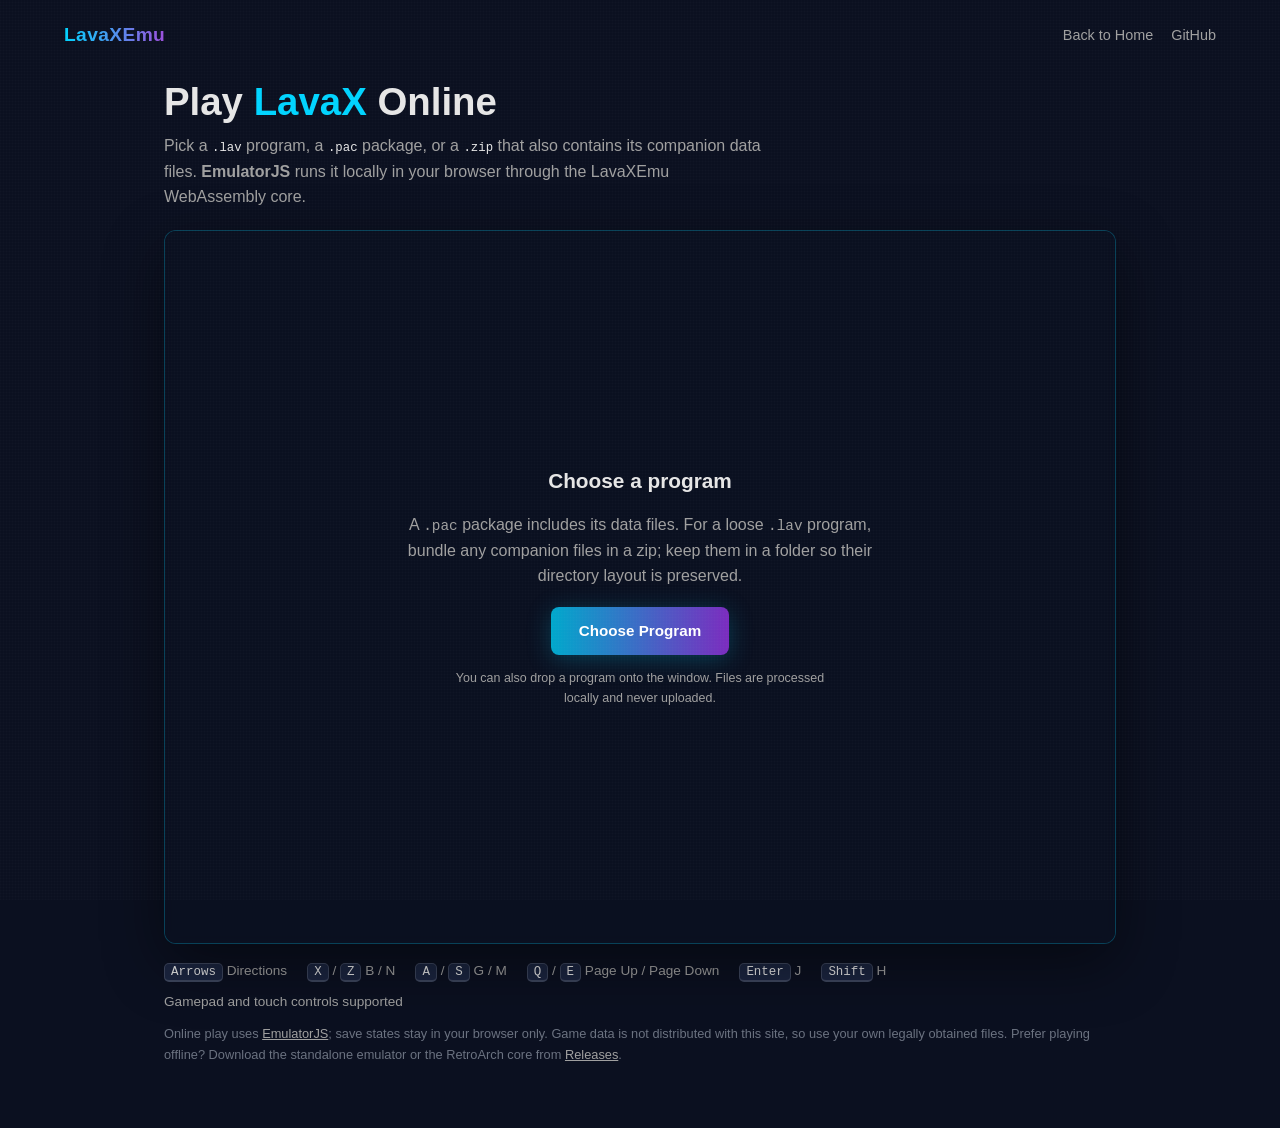
==== commit ef6eb88b: "Merge origin/master into fix-game-compatibility Keep the corpus workflows and their documentation al" ====
--- a/site/play.html
+++ b/site/play.html
@@ -22,7 +22,7 @@
   <main class="play-main">
     <h1 class="play-title">Play <span>LavaX</span> Online</h1>
     <p class="play-subtitle">
-      Pick a <code>.lav</code> program, or a <code>.zip</code> that also contains its
+      Pick a <code>.lav</code> program, a <code>.pac</code> package, or a <code>.zip</code> that also contains its
       companion data files. <strong>EmulatorJS</strong> runs it locally in your browser
       through the LavaXEmu WebAssembly core.
     </p>
@@ -38,13 +38,13 @@
       <div id="play-picker" class="play-overlay">
         <h2>Choose a program</h2>
         <p>
-          A bare <code>.lav</code> file plays on its own. Programs that load data files
-          must be zipped with them; keep the files in a folder inside the archive so
+          A <code>.pac</code> package includes its data files. For a loose
+          <code>.lav</code> program, bundle any companion files in a zip; keep them in a folder so
           their directory layout is preserved.
         </p>
         <label class="btn btn-primary">
           <span>Choose Program</span>
-          <input id="game-file" type="file" accept=".lav,.zip,application/zip,application/octet-stream" hidden>
+          <input id="game-file" type="file" accept=".lav,.pac,.zip,application/zip,application/octet-stream" hidden>
         </label>
         <p id="play-picker-error" class="play-picker-error" hidden></p>
         <p class="play-picker-hint">
@@ -88,7 +88,7 @@
       'use strict';
 
       var RUNTIME_PATH = 'data/';
-      var GAME_EXTENSIONS = /\.(lav|zip)$/i;
+      var GAME_EXTENSIONS = /\.(lav|pac|zip)$/i;
       var stage = document.querySelector('.play-stage');
       var status = document.getElementById('play-status');
       var picker = document.getElementById('play-picker');
@@ -137,7 +137,7 @@
       function pick(file) {
         if (!file) return;
         if (!GAME_EXTENSIONS.test(file.name)) {
-          pickerError.textContent = 'Only .lav programs or .zip archives are supported.';
+          pickerError.textContent = 'Only .lav programs, .pac packages or .zip archives are supported.';
           show(pickerError);
           return;
         }
